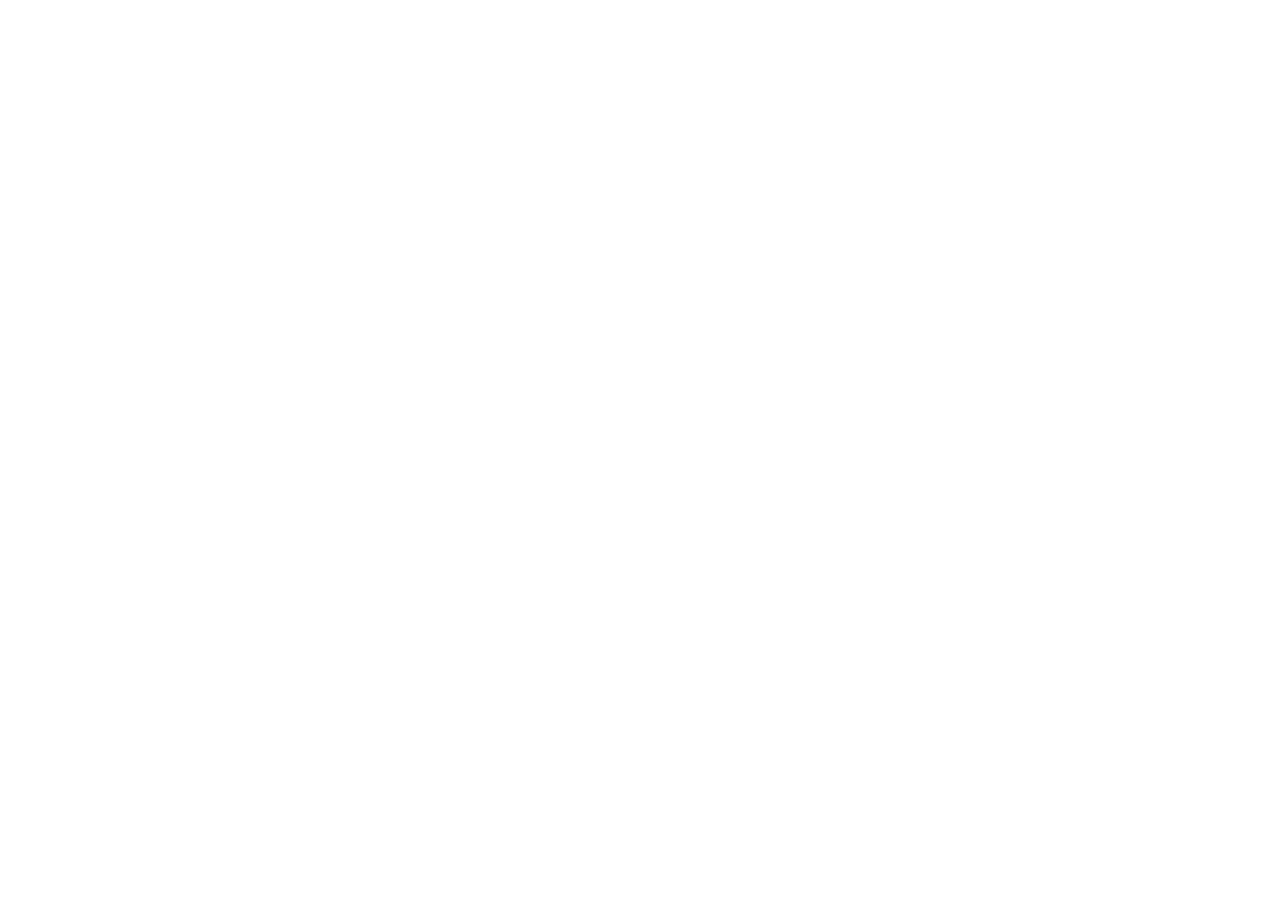
==== index.html @ 44d18ca8 "+ Add index.html as the main HTML structure for the project" ====
<!DOCTYPE html>
<html lang="en">

    <head>
        <meta charset="UTF-8">
        <meta http-equiv="X-UA-Compatible" content="IE=edge">
        <meta name="viewport" content="width=device-width, initial-scale=1.0">
        <title>Tech2etc Ecommerce Tutorial</title>
        <link rel="stylesheet" href="https://pro.fontawesome.com/releases/v5.10.0/css/all.css" />

        <link rel="stylesheet" href="style.css">
    </head>

    <body>


        <script src="script.js"></script>
    </body>

</html>
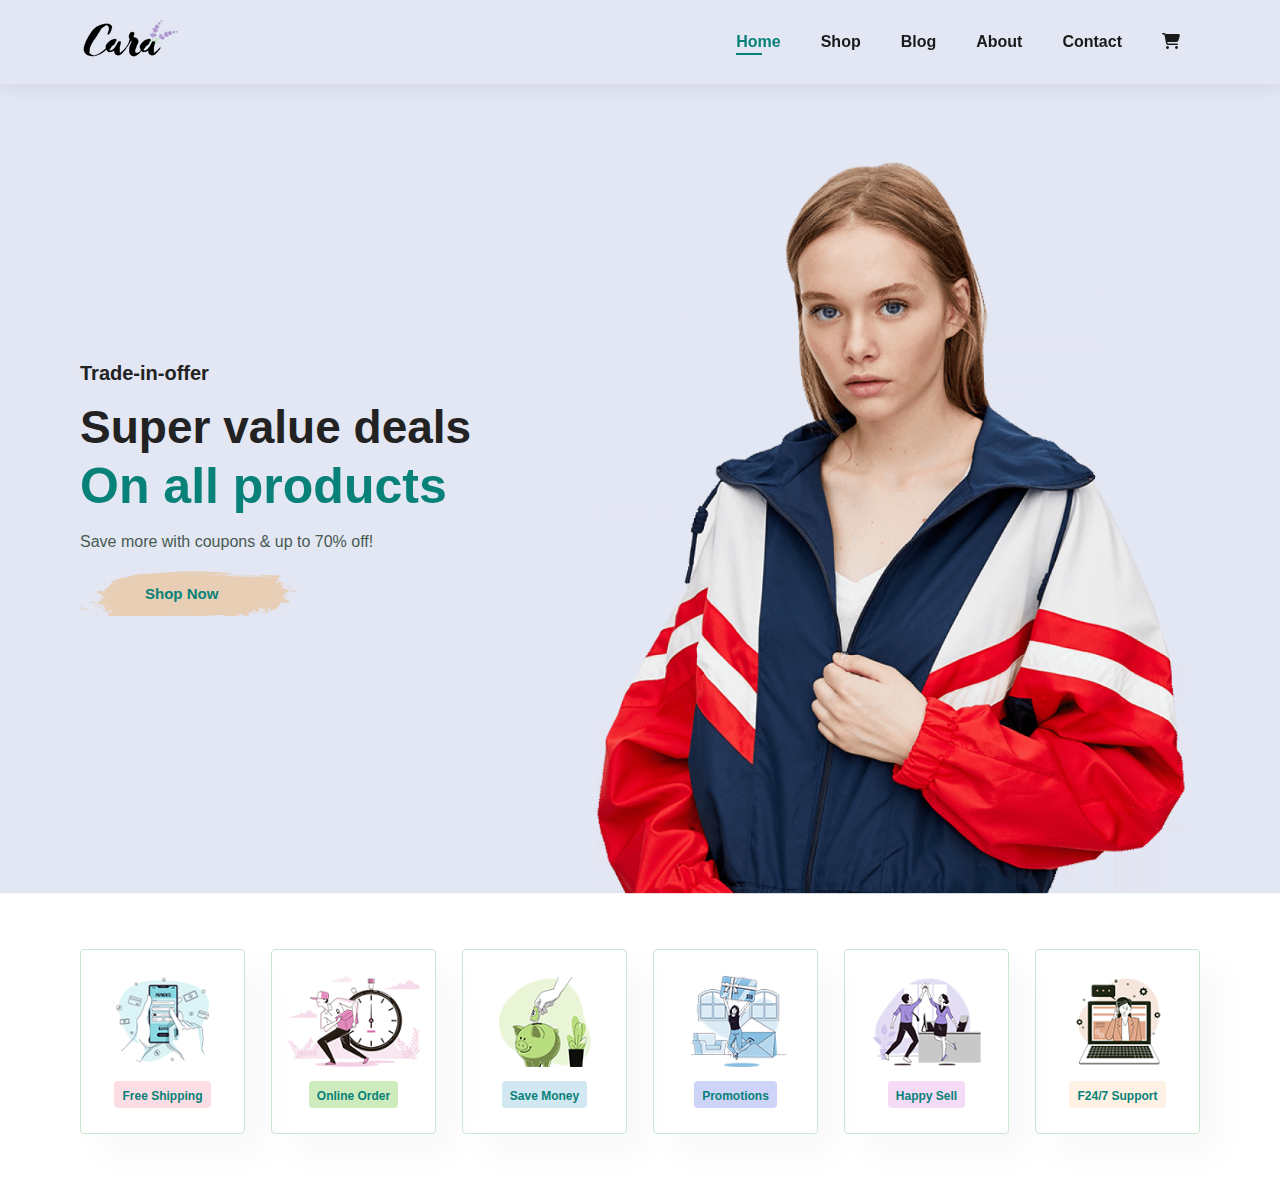
==== commit f50fe291: "+ create home page interface" ====
--- a/index.html
+++ b/index.html
@@ -1,20 +1,68 @@
 <!DOCTYPE html>
 <html lang="en">
 
-    <head>
-        <meta charset="UTF-8">
-        <meta http-equiv="X-UA-Compatible" content="IE=edge">
-        <meta name="viewport" content="width=device-width, initial-scale=1.0">
-        <title>Tech2etc Ecommerce Tutorial</title>
-        <link rel="stylesheet" href="https://pro.fontawesome.com/releases/v5.10.0/css/all.css" />
+<head>
+    <meta charset="UTF-8">
+    <meta http-equiv="X-UA-Compatible" content="IE=edge">
+    <meta name="viewport" content="width=device-width, initial-scale=1.0">
+    <title>FashionHub</title>
+    <link rel="stylesheet" href="https://cdnjs.cloudflare.com/ajax/libs/font-awesome/6.6.0/css/all.min.css" />
+    <link rel="stylesheet" href="./style.css">
+</head>
 
-        <link rel="stylesheet" href="style.css">
-    </head>
+<body>
+    <section id="header">
+        <a href="">
+            <img src="img/logo.png" class="logo" alt="Image">
+            </image>
+            <div>
+                <ul id="navbar">
+                    <li><a class="active" href="index.html">Home</a></li>
+                    <li><a href="shop.html">Shop</a></li>
+                    <li><a href="blog.html">Blog</a></li>
+                    <li><a href="about.html">About</a></li>
+                    <li><a href="contact.html">Contact</a></li>
+                    <li><a href="cart.html"><i class="fa-solid fa-cart-shopping"></i></a></li>
+                </ul>
+            </div>
+        </a>
+    </section>
 
-    <body>
+    <section id="hero">
+        <h4>Trade-in-offer</h4>
+        <h2>Super value deals</h2>
+        <h1>On all products</h1>
+        <p>Save more with coupons & up to 70% off!</p>
+        <button>Shop Now</button>
+    </section>
 
-
-        <script src="script.js"></script>
-    </body>
+    <section id="feature" class="section-p1">
+        <div class="fe-box">
+            <img src="img/features/f1.png" alt="Image">
+            <h6>Free Shipping</h6>
+        </div>
+        <div class="fe-box">
+            <img src="img/features/f2.png" alt="Image">
+            <h6>Online Order</h6>
+        </div>
+        <div class="fe-box">
+            <img src="img/features/f3.png" alt="Image">
+            <h6>Save Money</h6>
+        </div>
+        <div class="fe-box">
+            <img src="img/features/f4.png" alt="Image">
+            <h6>Promotions</h6>
+        </div>
+        <div class="fe-box">
+            <img src="img/features/f5.png" alt="Image">
+            <h6>Happy Sell</h6>
+        </div>
+        <div class="fe-box">
+            <img src="img/features/f6.png" alt="Image">
+            <h6>F24/7 Support</h6>
+        </div>
+    </section>
+    <script src="script.js"></script>
+</body>
 
 </html>--- a/style.css
+++ b/style.css
@@ -0,0 +1,173 @@
+
+* {
+  margin: 0;
+  padding: 0;
+  box-sizing: border-box;
+  font-family: "Spartan", sans-serif;
+}
+
+html {
+  scroll-behavior: smooth;
+}
+
+/* Global Styles */
+
+h1 {
+  font-size: 50px;
+  line-height: 64px;
+  color: #222;
+}
+
+h2 {
+  font-size: 46px;
+  line-height: 54px;
+  color: #222;
+}
+
+h4 {
+  font-size: 20px;
+  color: #222;
+}
+
+h6 {
+  font-weight: 700;
+  font-size: 12px;
+}
+
+p {
+  font-size: 16px;
+  color: #465b52;
+  margin: 15px 0 20px 0;
+}
+
+.section-p1 {
+  padding: 40px 80px;
+}
+
+.section-m1 {
+  margin: 40px 0;
+}
+
+body {
+  width: 100%;
+}
+/* Header */
+#header{
+  display: flex;
+  align-items: center;
+  justify-content: space-between;
+  padding: 20px 80px;
+  background: #E3E6F3;
+  box-shadow: 0 5px 15px rgba(0, 0, 0, 0.06);
+  z-index: 999;
+  position: sticky;
+  top: 0;
+  left: 0;
+}
+#navbar{
+  display: flex;
+  align-items: center;
+  justify-content: center;
+}
+#navbar li{
+  list-style: none;
+  padding: 0 20px;
+  position: relative;
+}
+#navbar li a{
+  text-decoration: none;
+  font-size: 16px;
+  font-weight: 600;
+  color: #1a1a1a;
+  transition: 0.3s ease ;
+}
+#navbar li a:hover,
+#navbar li a.active{
+  color: #088178;
+}
+#navbar li a.active::after{
+  content: "";
+  width: 30%;
+  height: 2px;
+  background: #088178;
+  position: absolute;
+  bottom: -4px;
+  left: 20px;
+}
+
+/* Hero */
+#hero{
+  background-image: url("img/hero4.png");
+  height: 90vh;
+  width: 100%;
+  background-position: top 25% right 0;
+  background-size: cover;
+  padding: 0 80px;
+  display: flex;
+  flex-direction: column;
+  align-items: flex-start;
+  justify-content: center;
+}
+#hero h4{
+  padding-bottom: 15px;
+}
+#hero h1{
+  color: #088178;
+}
+#hero button{
+  background-image: url("img/button.png");
+  background-color:  transparent;
+  color: #088178;border: 0;
+  padding: 14px 80px 14px 65px ;
+  background-repeat: no-repeat;
+  cursor: pointer;
+  font-weight: 700;
+  font-size: 15px;
+}
+
+/* feature */
+#feature{
+  display: flex;
+  align-items: center;
+  justify-content: space-between;
+  flex-wrap: wrap;
+}
+#feature .fe-box{
+  width: 165px;
+  text-align: center;
+  padding: 25px 15px;
+  box-shadow: 20px 20px 34px rgba(0, 0, 0, 0.03);
+  border: 1px solid #cce7d0;
+  border-radius: 4px;
+  margin: 15px 0;
+}
+#feature .fe-box:hover{
+  box-shadow: 10px 10px 54px rgba(70, 62, 221, 0.1);  
+}
+#feature .fe-box img{
+  width: 100%;
+  margin-bottom: 10px;
+}
+#feature .fe-box h6{
+  display: inline-block;
+  padding: 9px 8px 6px 8px;
+  line-height: 1;
+  border-radius: 4px;
+  color: #088178;
+  background-color: #fddde4;
+}
+#feature .fe-box:nth-child(2) h6{
+  background-color: #cdebbc;
+}
+#feature .fe-box:nth-child(3) h6{
+  background-color: #d1e8f2;
+}
+#feature .fe-box:nth-child(4) h6{
+  background-color: #cdd4f8;
+}
+#feature .fe-box:nth-child(5) h6{
+  background-color: #f6dbf6;
+}
+#feature .fe-box:nth-child(6) h6{
+  background-color: #fff2e5;
+}
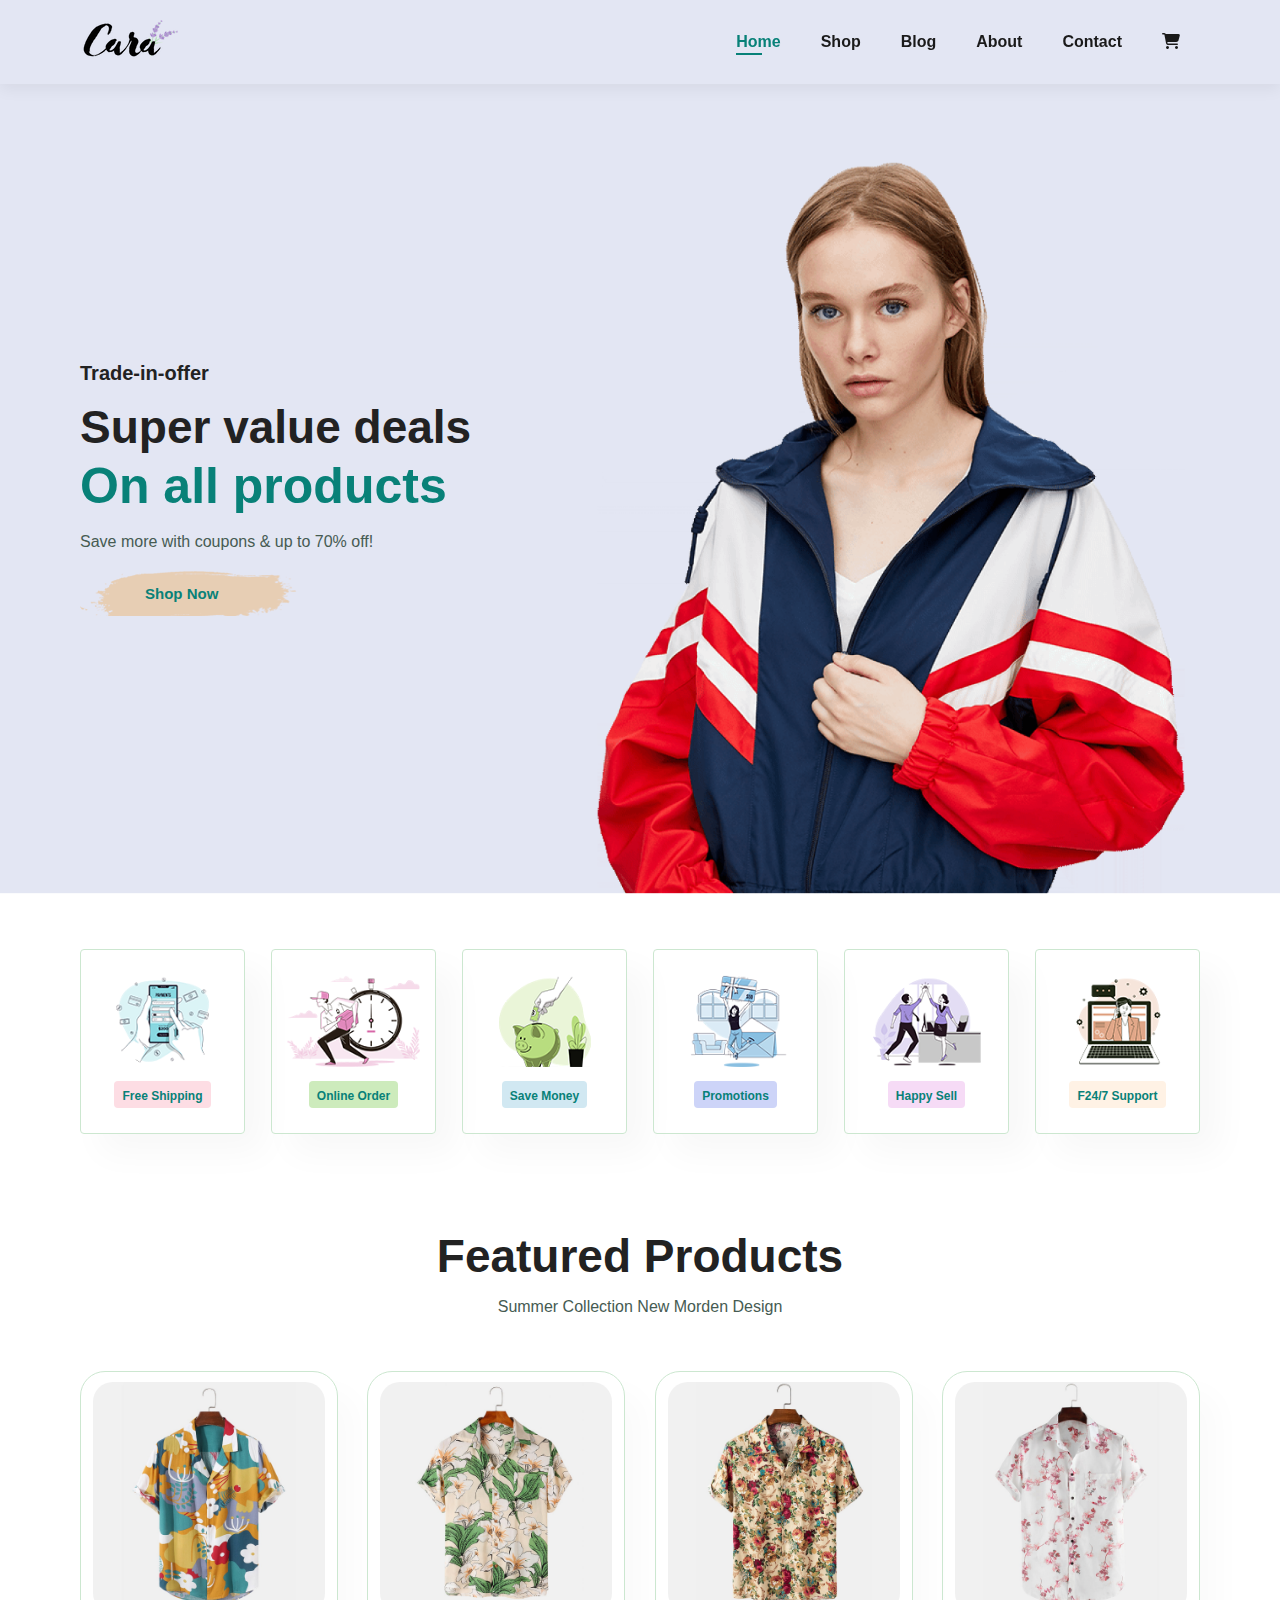
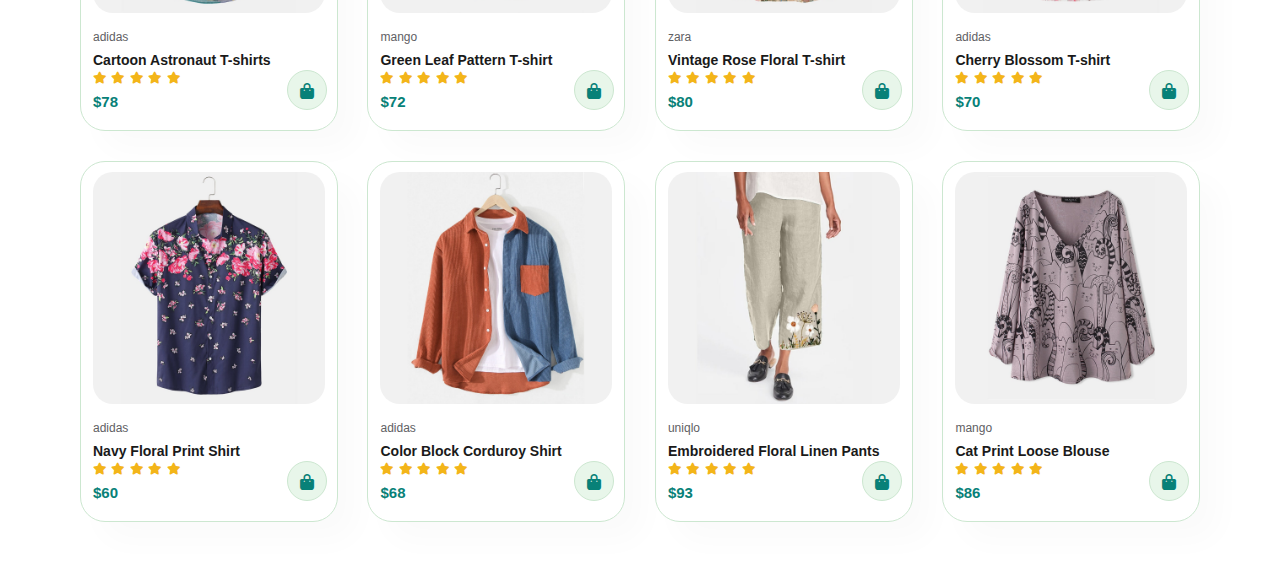
==== commit 437a94b6: "+ update product display interface" ====
--- a/index.html
+++ b/index.html
@@ -62,6 +62,150 @@
             <h6>F24/7 Support</h6>
         </div>
     </section>
+
+    <section id="product1" class="section-p1">
+        <h2>Featured Products</h2>
+        <p>Summer Collection New Morden Design</p>
+        <div class="pro-container">
+            <div class="pro">
+                <img src="img/products/f1.jpg" alt="">
+                <div class="des">
+                    <span>adidas</span>
+                    <h5>Cartoon Astronaut T-shirts</h5>
+                    <div class="star">
+                        <i class="fas fa-star"></i>
+                        <i class="fas fa-star"></i>
+                        <i class="fas fa-star"></i>
+                        <i class="fas fa-star"></i>
+                        <i class="fas fa-star"></i>
+                    </div>
+                    <h4>$78</h4>
+                </div>
+                <a href=""><i class="fa-solid fa-bag-shopping cart"></i></a>
+            </div>
+
+            <div class="pro">
+                <img src="img/products/f2.jpg" alt="">
+                <div class="des">
+                    <span>mango</span>
+                    <h5>Green Leaf Pattern T-shirt</h5>
+                    <div class="star">
+                        <i class="fas fa-star"></i>
+                        <i class="fas fa-star"></i>
+                        <i class="fas fa-star"></i>
+                        <i class="fas fa-star"></i>
+                        <i class="fas fa-star"></i>
+                    </div>
+                    <h4>$72</h4>
+                </div>
+                <a href=""><i class="fa-solid fa-bag-shopping cart"></i></a>
+            </div>
+
+            <div class="pro">
+                <img src="img/products/f3.jpg" alt="">
+                <div class="des">
+                    <span>zara</span>
+                    <h5>Vintage Rose Floral T-shirt</h5>
+                    <div class="star">
+                        <i class="fas fa-star"></i>
+                        <i class="fas fa-star"></i>
+                        <i class="fas fa-star"></i>
+                        <i class="fas fa-star"></i>
+                        <i class="fas fa-star"></i>
+                    </div>
+                    <h4>$80</h4>
+                </div>
+                <a href=""><i class="fa-solid fa-bag-shopping cart"></i></a>
+            </div>
+
+            <div class="pro">
+                <img src="img/products/f4.jpg" alt="">
+                <div class="des">
+                    <span>adidas</span>
+                    <h5>Cherry Blossom T-shirt</h5>
+                    <div class="star">
+                        <i class="fas fa-star"></i>
+                        <i class="fas fa-star"></i>
+                        <i class="fas fa-star"></i>
+                        <i class="fas fa-star"></i>
+                        <i class="fas fa-star"></i>
+                    </div>
+                    <h4>$70</h4>
+                </div>
+                <a href=""><i class="fa-solid fa-bag-shopping cart"></i></a>
+            </div>
+
+            <div class="pro">
+                <img src="img/products/f5.jpg" alt="">
+                <div class="des">
+                    <span>adidas</span>
+                    <h5>Navy Floral Print Shirt</h5>
+                    <div class="star">
+                        <i class="fas fa-star"></i>
+                        <i class="fas fa-star"></i>
+                        <i class="fas fa-star"></i>
+                        <i class="fas fa-star"></i>
+                        <i class="fas fa-star"></i>
+                    </div>
+                    <h4>$60</h4>
+                </div>
+                <a href=""><i class="fa-solid fa-bag-shopping cart"></i></a>
+            </div>
+
+            <div class="pro">
+                <img src="img/products/f6.jpg" alt="">
+                <div class="des">
+                    <span>adidas</span>
+                    <h5>Color Block Corduroy Shirt</h5>
+                    <div class="star">
+                        <i class="fas fa-star"></i>
+                        <i class="fas fa-star"></i>
+                        <i class="fas fa-star"></i>
+                        <i class="fas fa-star"></i>
+                        <i class="fas fa-star"></i>
+                    </div>
+                    <h4>$68</h4>
+                </div>
+                <a href=""><i class="fa-solid fa-bag-shopping cart"></i></a>
+            </div>
+
+            <div class="pro">
+                <img src="img/products/f7.jpg" alt="">
+                <div class="des">
+                    <span>uniqlo</span>
+                    <h5>Embroidered Floral Linen Pants</h5>
+                    <div class="star">
+                        <i class="fas fa-star"></i>
+                        <i class="fas fa-star"></i>
+                        <i class="fas fa-star"></i>
+                        <i class="fas fa-star"></i>
+                        <i class="fas fa-star"></i>
+                    </div>
+                    <h4>$93</h4>
+                </div>
+                <a href=""><i class="fa-solid fa-bag-shopping cart"></i></a>
+            </div>
+
+            <div class="pro">
+                <img src="img/products/f8.jpg" alt="">
+                <div class="des">
+                    <span>mango</span>
+                    <h5>Cat Print Loose Blouse</h5>
+                    <div class="star">
+                        <i class="fas fa-star"></i>
+                        <i class="fas fa-star"></i>
+                        <i class="fas fa-star"></i>
+                        <i class="fas fa-star"></i>
+                        <i class="fas fa-star"></i>
+                    </div>
+                    <h4>$86</h4>
+                </div>
+                <a href=""><i class="fa-solid fa-bag-shopping cart"></i></a>
+            </div>
+        </div>
+    </section>
+
+
     <script src="script.js"></script>
 </body>
 
--- a/style.css
+++ b/style.css
@@ -171,3 +171,68 @@
 #feature .fe-box:nth-child(6) h6{
   background-color: #fff2e5;
 }
+
+/* product */
+#product1{
+  text-align: center;
+}
+#product1 .pro-container{
+  display: flex;
+  justify-content: space-between;
+  padding-top: 20px;
+  flex-wrap: wrap;
+}
+#product1 .pro{
+  width: 23%;
+  min-width: 250px;
+  padding: 10px 12px;
+  border: 1px solid #cce7d0;
+  border-radius: 25px;
+  cursor: pointer;
+  box-shadow: 20px 20px 30px rgba(0, 0, 0, 0.02);
+  margin: 15px 0;
+  position: relative;
+}
+#product1 .pro :hover{
+  box-shadow: 20px 20px 30px rgba(0, 0, 0, 0.06);
+}
+#product1 .pro img{
+  width: 100%;
+  border-radius: 20px;
+}
+#product1 .pro .des{
+  text-align: start;
+  padding: 10px 0;
+}
+#product1 .pro .des span{
+  color: #606063;
+  font-size: 12px;
+}
+#product1 .pro .des h5{
+  padding-top: 7px;
+  color: #1a1a1a;
+  font-size: 14px;
+}
+#product1 .pro .des i{
+  font-size: 12px;
+  color: rgb(243, 181, 25);
+}
+#product1 .pro .des h4{
+  padding-top: 7px;
+  font-size: 15px;
+  font-weight: 700;
+  color: #088178;
+}
+#product1 .pro .cart {
+  width: 40px;
+  height: 40px;
+  line-height: 40px;
+  border-radius: 50px;
+  background-color: #e8f6ea;
+  font-weight: 501;
+  color: #088178;
+  border: 1px solid #cce7d0;
+  position: absolute;
+  bottom: 20px;
+  right: 10px;
+}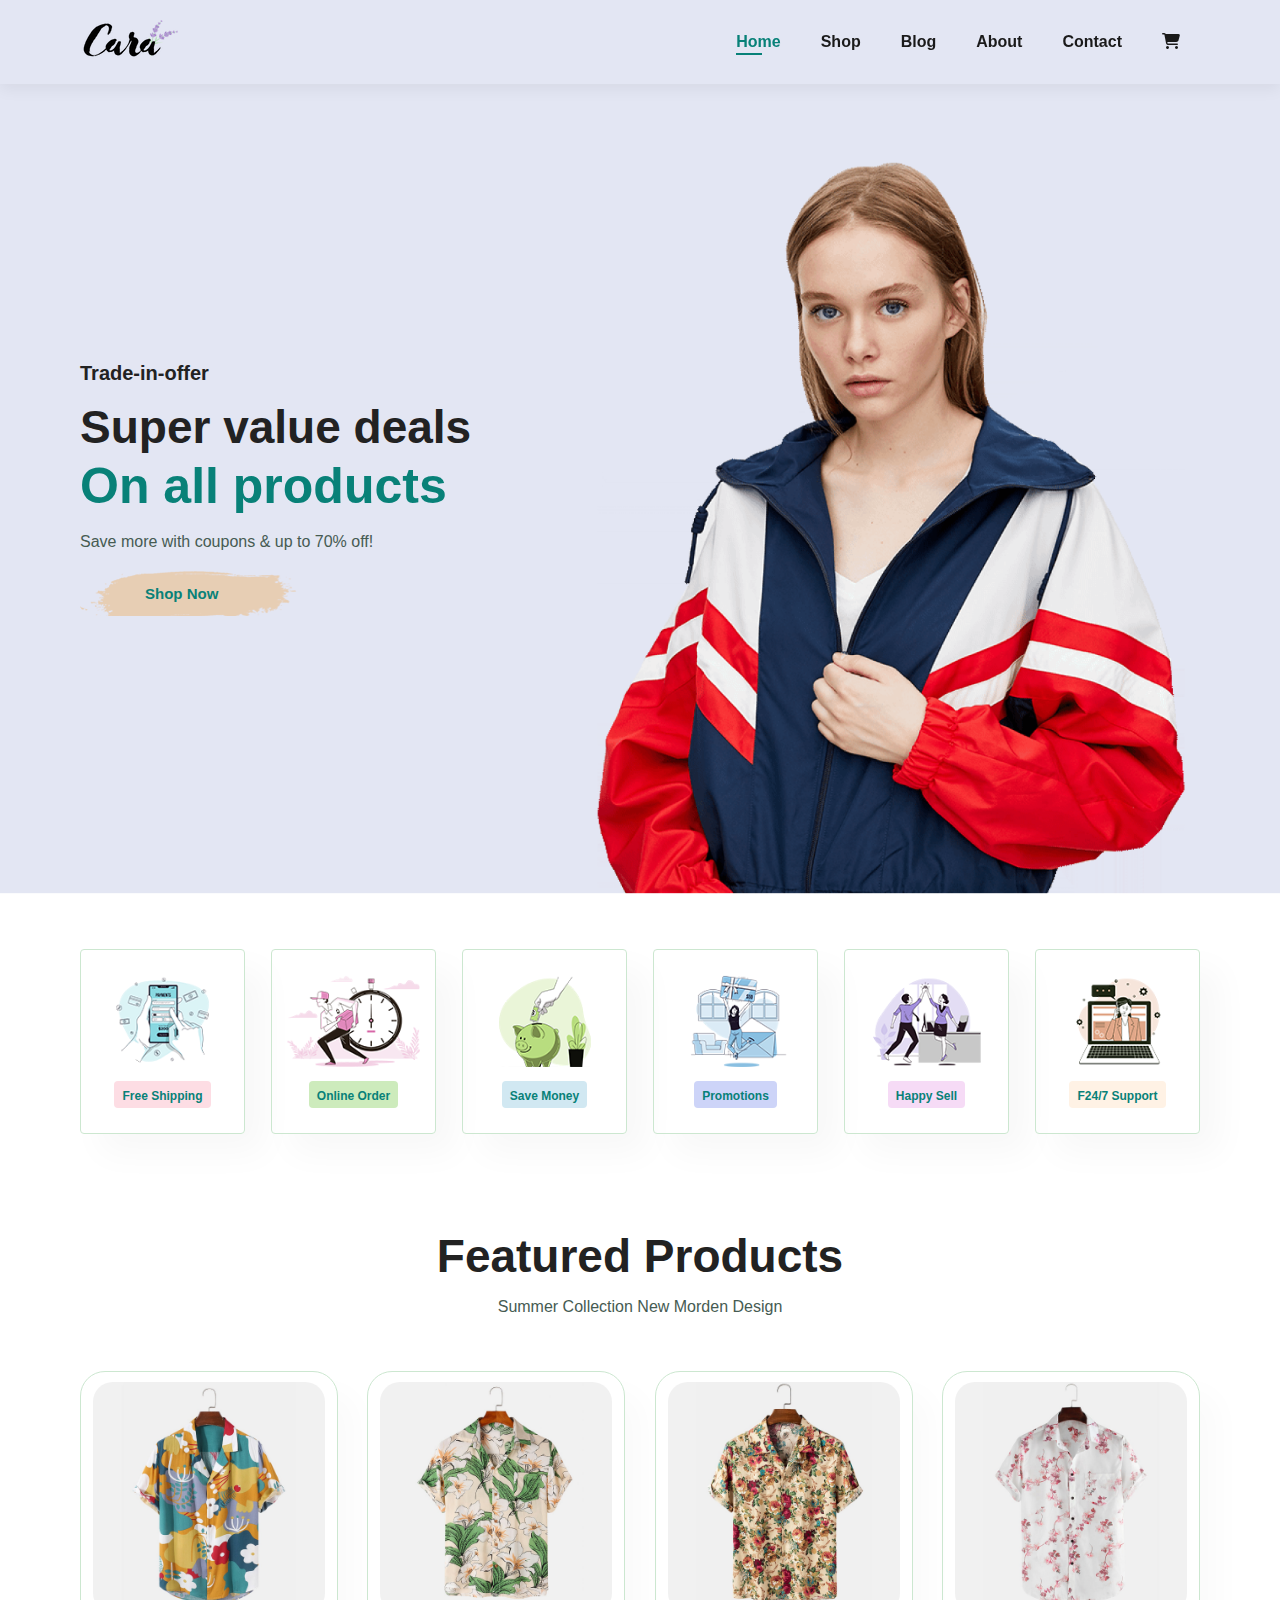
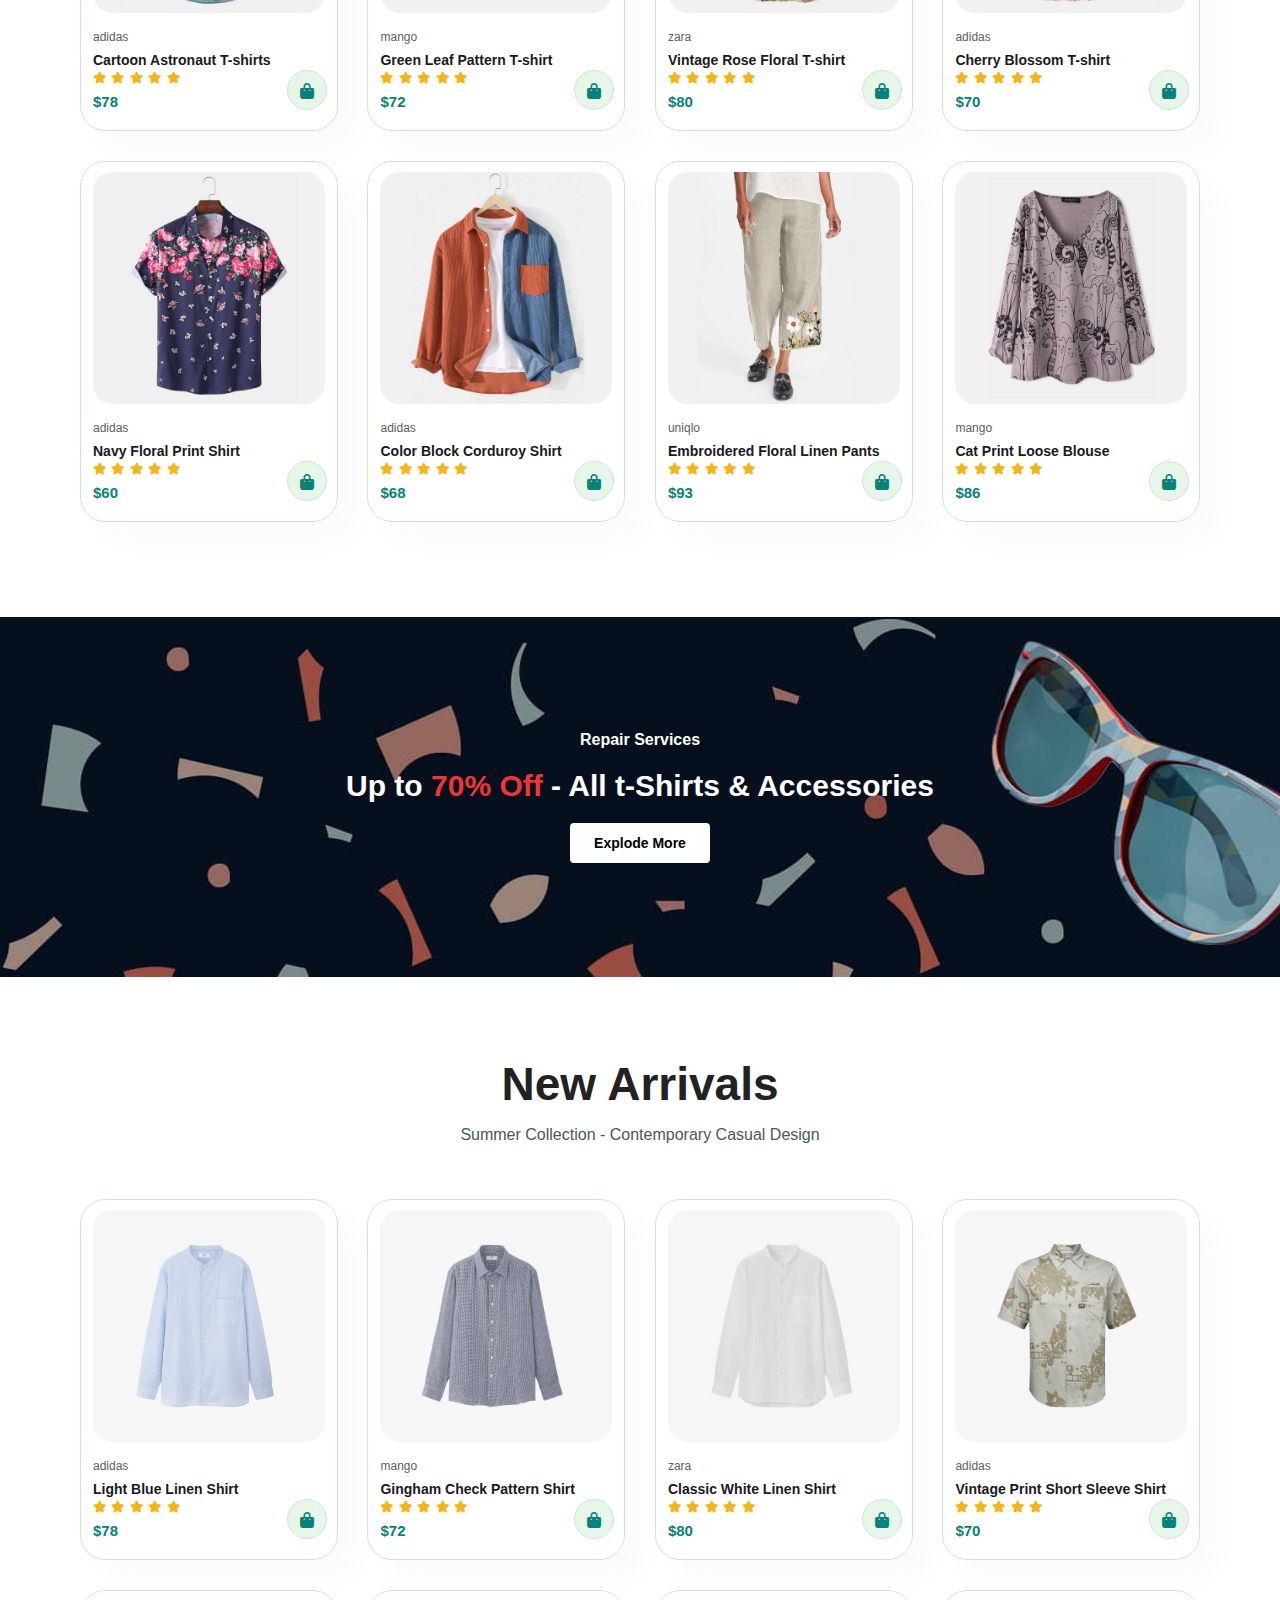
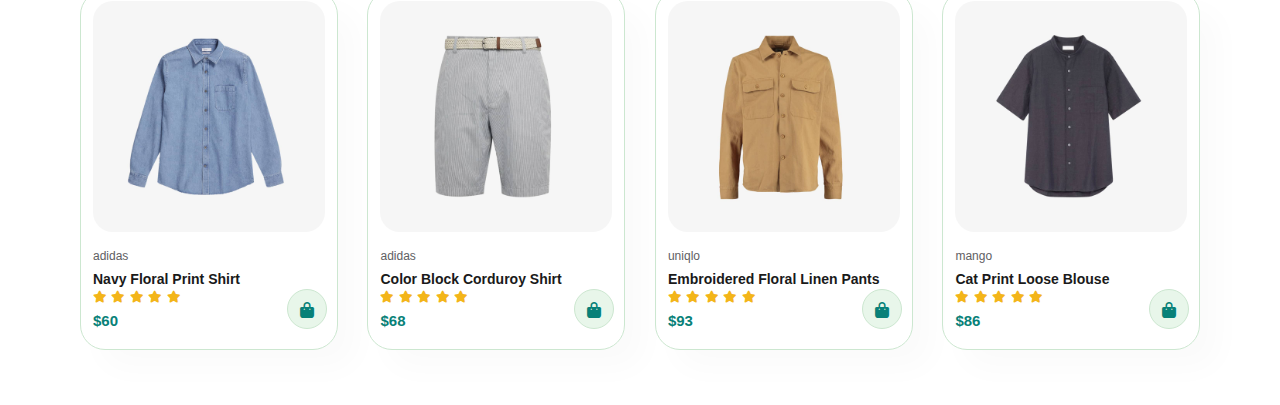
==== commit 6d5a6d04: "+ update product display interface" ====
--- a/index.html
+++ b/index.html
@@ -205,6 +205,153 @@
         </div>
     </section>
 
+    <section id="banner" class="section-m1">
+        <h4>Repair Services</h4>
+        <h2>Up to <span>70% Off</span> - All t-Shirts & Accessories</h2>
+        <button class="normal">Explode More</button>
+    </section>
+
+    <section id="product1" class="section-p1">
+        <h2>New Arrivals</h2>
+        <p>Summer Collection - Contemporary Casual Design</p>
+        <div class="pro-container">
+            <div class="pro">
+                <img src="img/products/n1.jpg" alt="">
+                <div class="des">
+                    <span>adidas</span>
+                    <h5>Light Blue Linen Shirt</h5>
+                    <div class="star">
+                        <i class="fas fa-star"></i>
+                        <i class="fas fa-star"></i>
+                        <i class="fas fa-star"></i>
+                        <i class="fas fa-star"></i>
+                        <i class="fas fa-star"></i>
+                    </div>
+                    <h4>$78</h4>
+                </div>
+                <a href=""><i class="fa-solid fa-bag-shopping cart"></i></a>
+            </div>
+
+            <div class="pro">
+                <img src="img/products/n2.jpg" alt="">
+                <div class="des">
+                    <span>mango</span>
+                    <h5>Gingham Check Pattern Shirt</h5>
+                    <div class="star">
+                        <i class="fas fa-star"></i>
+                        <i class="fas fa-star"></i>
+                        <i class="fas fa-star"></i>
+                        <i class="fas fa-star"></i>
+                        <i class="fas fa-star"></i>
+                    </div>
+                    <h4>$72</h4>
+                </div>
+                <a href=""><i class="fa-solid fa-bag-shopping cart"></i></a>
+            </div>
+
+            <div class="pro">
+                <img src="img/products/n3.jpg" alt="">
+                <div class="des">
+                    <span>zara</span>
+                    <h5>Classic White Linen Shirt</h5>
+                    <div class="star">
+                        <i class="fas fa-star"></i>
+                        <i class="fas fa-star"></i>
+                        <i class="fas fa-star"></i>
+                        <i class="fas fa-star"></i>
+                        <i class="fas fa-star"></i>
+                    </div>
+                    <h4>$80</h4>
+                </div>
+                <a href=""><i class="fa-solid fa-bag-shopping cart"></i></a>
+            </div>
+
+            <div class="pro">
+                <img src="img/products/n4.jpg" alt="">
+                <div class="des">
+                    <span>adidas</span>
+                    <h5>Vintage Print Short Sleeve Shirt</h5>
+                    <div class="star">
+                        <i class="fas fa-star"></i>
+                        <i class="fas fa-star"></i>
+                        <i class="fas fa-star"></i>
+                        <i class="fas fa-star"></i>
+                        <i class="fas fa-star"></i>
+                    </div>
+                    <h4>$70</h4>
+                </div>
+                <a href=""><i class="fa-solid fa-bag-shopping cart"></i></a>
+            </div>
+
+            <div class="pro">
+                <img src="img/products/n5.jpg" alt="">
+                <div class="des">
+                    <span>adidas</span>
+                    <h5>Navy Floral Print Shirt</h5>
+                    <div class="star">
+                        <i class="fas fa-star"></i>
+                        <i class="fas fa-star"></i>
+                        <i class="fas fa-star"></i>
+                        <i class="fas fa-star"></i>
+                        <i class="fas fa-star"></i>
+                    </div>
+                    <h4>$60</h4>
+                </div>
+                <a href=""><i class="fa-solid fa-bag-shopping cart"></i></a>
+            </div>
+
+            <div class="pro">
+                <img src="img/products/n6.jpg" alt="">
+                <div class="des">
+                    <span>adidas</span>
+                    <h5>Color Block Corduroy Shirt</h5>
+                    <div class="star">
+                        <i class="fas fa-star"></i>
+                        <i class="fas fa-star"></i>
+                        <i class="fas fa-star"></i>
+                        <i class="fas fa-star"></i>
+                        <i class="fas fa-star"></i>
+                    </div>
+                    <h4>$68</h4>
+                </div>
+                <a href=""><i class="fa-solid fa-bag-shopping cart"></i></a>
+            </div>
+
+            <div class="pro">
+                <img src="img/products/n7.jpg" alt="">
+                <div class="des">
+                    <span>uniqlo</span>
+                    <h5>Embroidered Floral Linen Pants</h5>
+                    <div class="star">
+                        <i class="fas fa-star"></i>
+                        <i class="fas fa-star"></i>
+                        <i class="fas fa-star"></i>
+                        <i class="fas fa-star"></i>
+                        <i class="fas fa-star"></i>
+                    </div>
+                    <h4>$93</h4>
+                </div>
+                <a href=""><i class="fa-solid fa-bag-shopping cart"></i></a>
+            </div>
+
+            <div class="pro">
+                <img src="img/products/n8.jpg" alt="">
+                <div class="des">
+                    <span>mango</span>
+                    <h5>Cat Print Loose Blouse</h5>
+                    <div class="star">
+                        <i class="fas fa-star"></i>
+                        <i class="fas fa-star"></i>
+                        <i class="fas fa-star"></i>
+                        <i class="fas fa-star"></i>
+                        <i class="fas fa-star"></i>
+                    </div>
+                    <h4>$86</h4>
+                </div>
+                <a href=""><i class="fa-solid fa-bag-shopping cart"></i></a>
+            </div>
+        </div>
+    </section>
 
     <script src="script.js"></script>
 </body>
--- a/style.css
+++ b/style.css
@@ -46,6 +46,21 @@
 
 .section-m1 {
   margin: 40px 0;
+}
+
+button.normal{
+  width: 11%;
+  height: 40px;
+  margin: 0 auto;
+  font-size:14px;
+  font-weight:600;
+  color: #000;
+  background-color: #fff;
+  border-radius: 4px;
+  cursor: pointer;
+  border: none;
+  outline: none;
+  transition: 0.2s ;
 }
 
 body {
@@ -235,4 +250,32 @@
   position: absolute;
   bottom: 20px;
   right: 10px;
-}+}
+
+/* banner */
+#banner{
+  display: flex;
+  flex-direction: column;
+  justify-content: center;
+  text-align: center;
+  background-image: url("img/banner/b2.jpg");
+  width: 100%;
+  height: 40vh;
+  background-position: center;
+}
+#banner h4{
+  color: #fff;
+  font-size: 16px;
+}
+#banner h2{
+  color: #fff;
+  font-size: 30px;
+  padding: 10px 0;
+}
+#banner h2 span{
+  color: #ef3636;
+}
+#banner button:hover{
+  background: #088178;
+  color: #fff;
+}
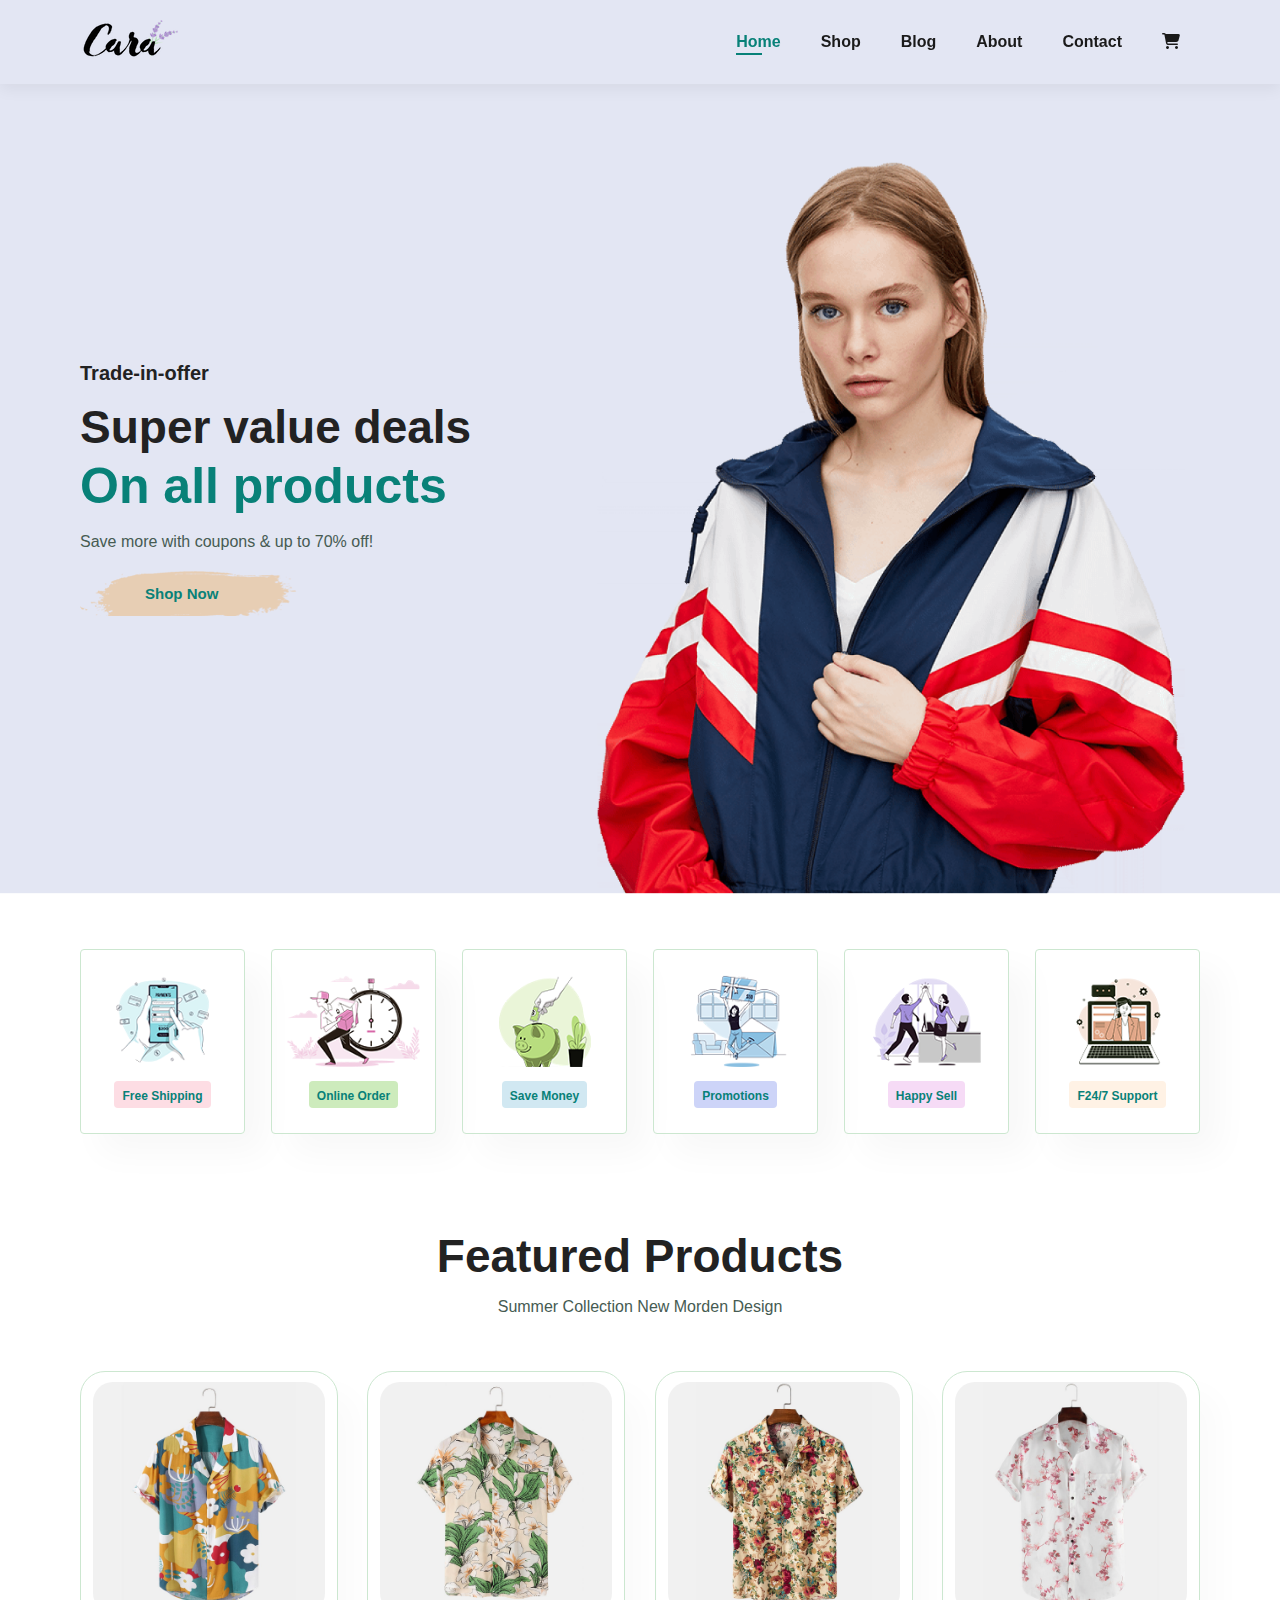
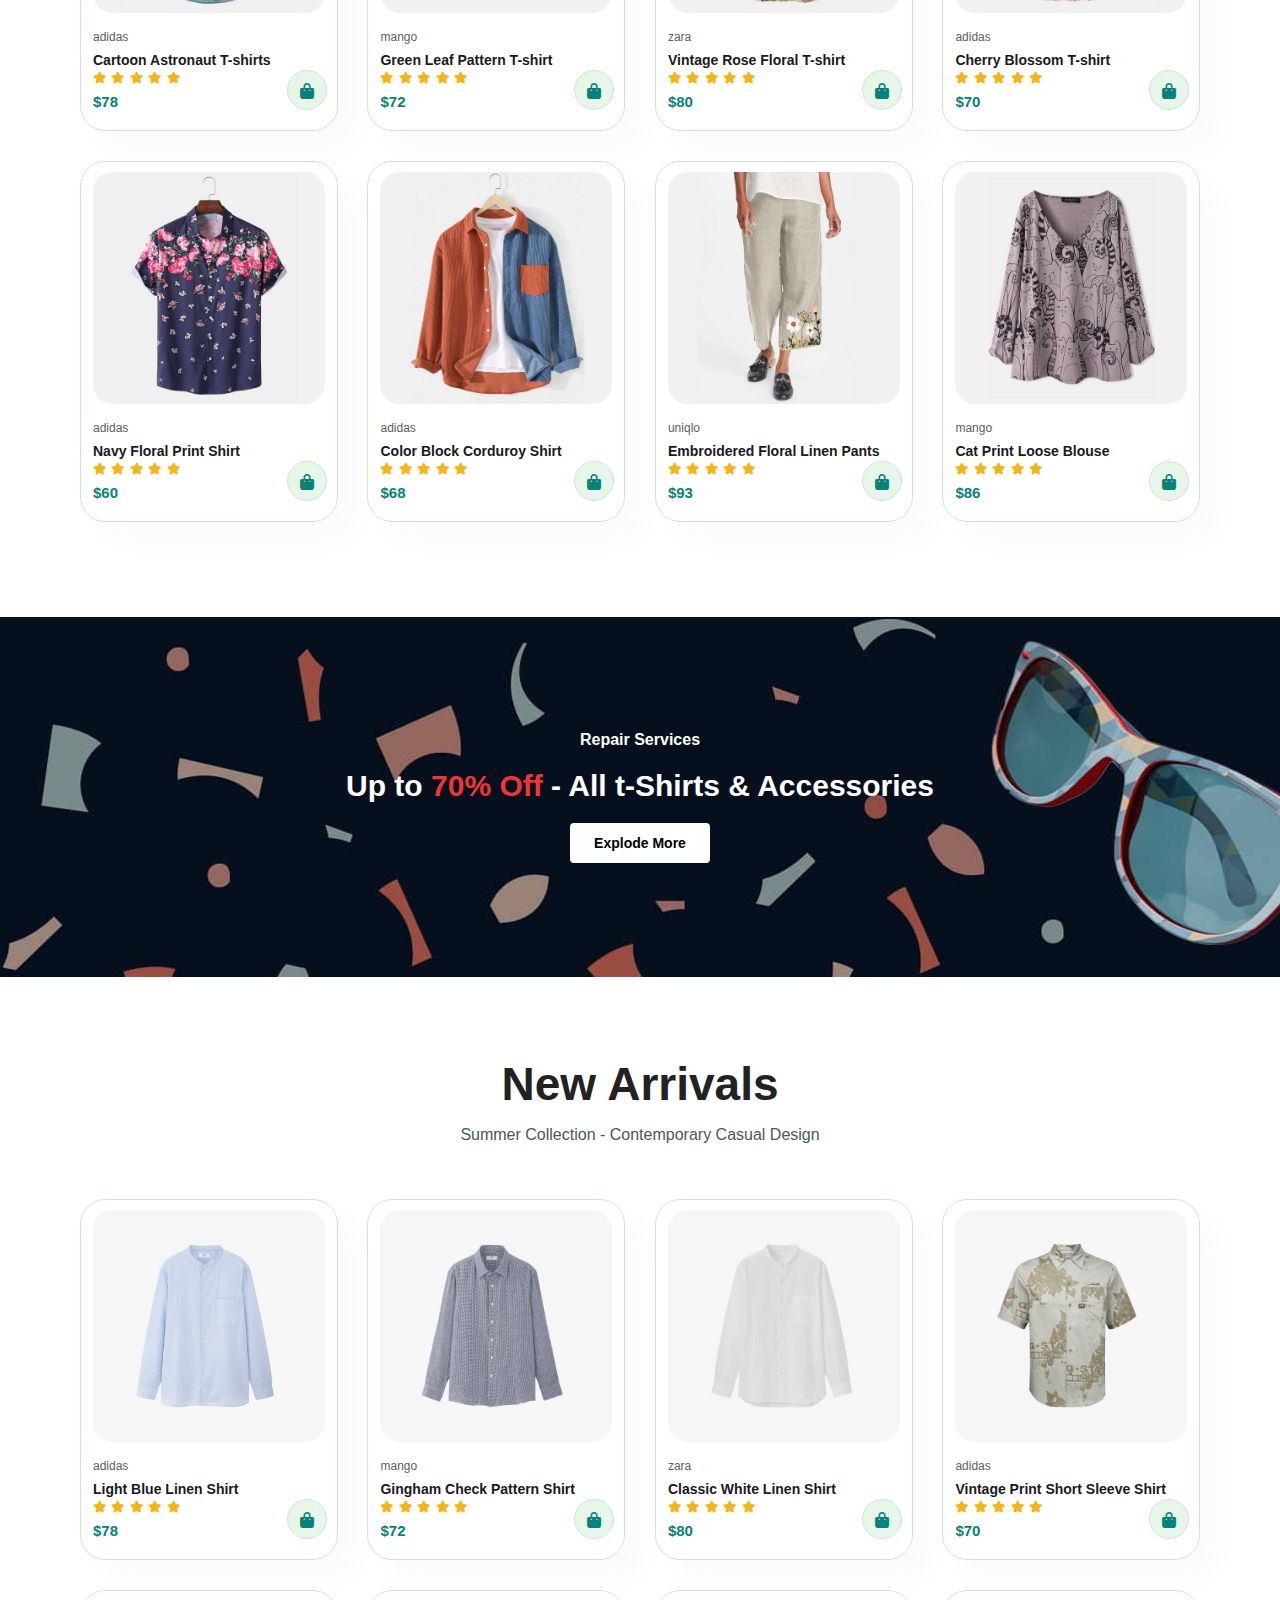
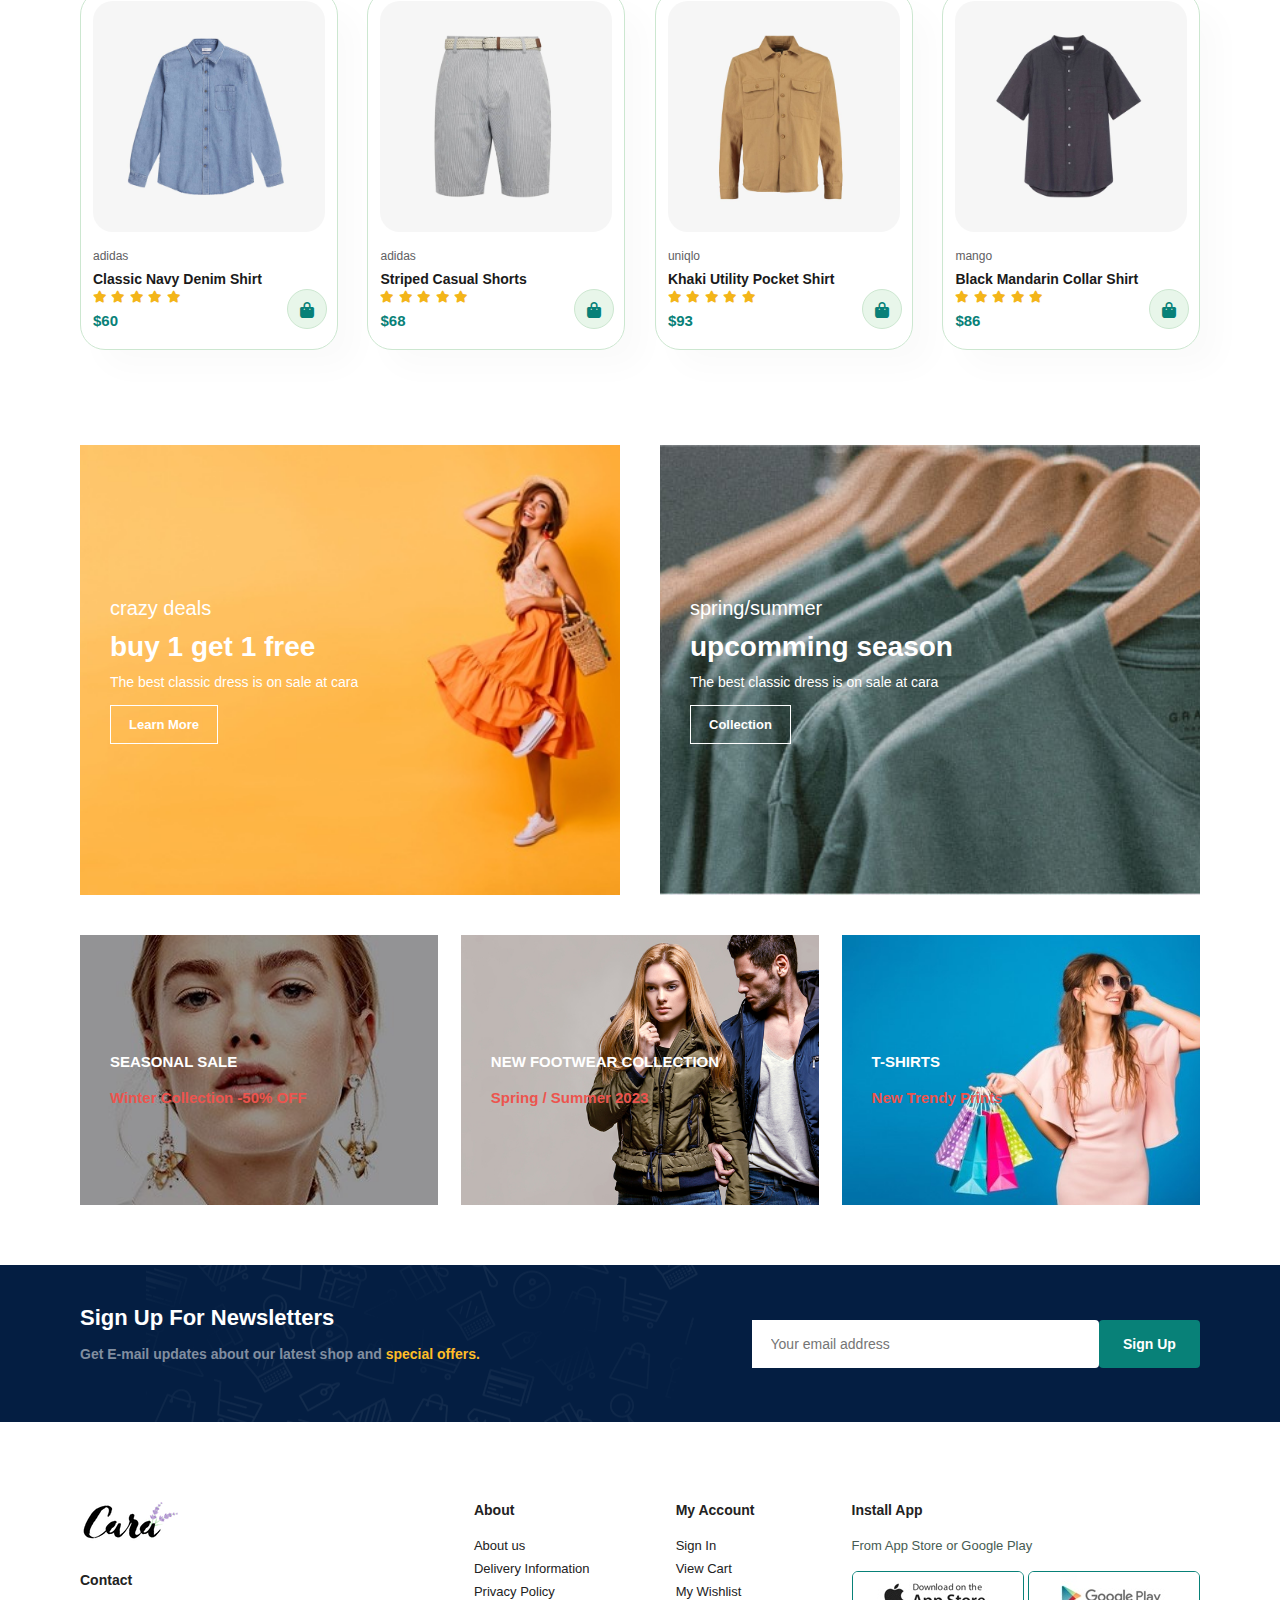
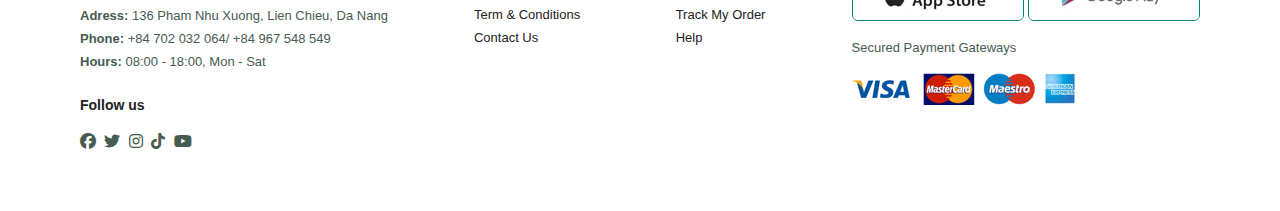
==== commit 39eccf8a: "+ finished updating the homepage interface" ====
--- a/index.html
+++ b/index.html
@@ -15,17 +15,23 @@
         <a href="">
             <img src="img/logo.png" class="logo" alt="Image">
             </image>
-            <div>
-                <ul id="navbar">
-                    <li><a class="active" href="index.html">Home</a></li>
-                    <li><a href="shop.html">Shop</a></li>
-                    <li><a href="blog.html">Blog</a></li>
-                    <li><a href="about.html">About</a></li>
-                    <li><a href="contact.html">Contact</a></li>
-                    <li><a href="cart.html"><i class="fa-solid fa-cart-shopping"></i></a></li>
-                </ul>
-            </div>
         </a>
+        <div>
+            <ul id="navbar">
+                <li><a class="active" href="index.html">Home</a></li>
+                <li><a href="shop.html">Shop</a></li>
+                <li><a href="blog.html">Blog</a></li>
+                <li><a href="about.html">About</a></li>
+                <li><a href="contact.html">Contact</a></li>
+                <li id="lg-bag"><a href="cart.html"><i class="fa-solid fa-cart-shopping"></i></a></li>
+                <a href="" id="close"><i class="fa-solid fa-xmark"></i></a>
+            </ul>
+        </div>
+        <div id="mobile">
+            <a href=""><i class="fa-solid fa-cart-shopping"></i></a>
+            <i id="bar" class="fas fa-outdent"></i>
+            </ul>
+        </div>
     </section>
 
     <section id="hero">
@@ -287,7 +293,7 @@
                 <img src="img/products/n5.jpg" alt="">
                 <div class="des">
                     <span>adidas</span>
-                    <h5>Navy Floral Print Shirt</h5>
+                    <h5>Classic Navy Denim Shirt</h5>
                     <div class="star">
                         <i class="fas fa-star"></i>
                         <i class="fas fa-star"></i>
@@ -304,7 +310,7 @@
                 <img src="img/products/n6.jpg" alt="">
                 <div class="des">
                     <span>adidas</span>
-                    <h5>Color Block Corduroy Shirt</h5>
+                    <h5>Striped Casual Shorts</h5>
                     <div class="star">
                         <i class="fas fa-star"></i>
                         <i class="fas fa-star"></i>
@@ -321,7 +327,7 @@
                 <img src="img/products/n7.jpg" alt="">
                 <div class="des">
                     <span>uniqlo</span>
-                    <h5>Embroidered Floral Linen Pants</h5>
+                    <h5>Khaki Utility Pocket Shirt</h5>
                     <div class="star">
                         <i class="fas fa-star"></i>
                         <i class="fas fa-star"></i>
@@ -338,7 +344,7 @@
                 <img src="img/products/n8.jpg" alt="">
                 <div class="des">
                     <span>mango</span>
-                    <h5>Cat Print Loose Blouse</h5>
+                    <h5>Black Mandarin Collar Shirt</h5>
                     <div class="star">
                         <i class="fas fa-star"></i>
                         <i class="fas fa-star"></i>
@@ -352,6 +358,94 @@
             </div>
         </div>
     </section>
+
+    <section id="sm-banner" class="section-p1">
+        <div class="banner-box">
+            <h4>crazy deals</h4>
+            <h2>buy 1 get 1 free</h2>
+            <span>The best classic dress is on sale at cara</span>
+            <button class="white">Learn More</button>
+        </div>
+        <div class="banner-box banner-box2">
+            <h4>spring/summer</h4>
+            <h2>upcomming season</h2>
+            <span>The best classic dress is on sale at cara</span>
+            <button class="white">Collection</button>
+        </div>
+    </section>
+
+    <section id="banner3">
+        <div class="banner-box ">
+            <h2>SEASONAL SALE</h2>
+            <h3>Winter Collection -50% OFF</h3>
+        </div>
+        <div class="banner-box banner-box2">
+            <h2>NEW FOOTWEAR COLLECTION</h2>
+            <h3>Spring / Summer 2023</h3>
+        </div>
+        <div class="banner-box banner-box3">
+            <h2>T-SHIRTS</h2>
+            <h3>New Trendy Prints</h3>
+        </div>
+    </section>
+
+    <section id="newsletter" class="section-p1 section-m1">
+        <div class="newstext">
+            <h4>Sign Up For Newsletters</h4>
+            <p>Get E-mail updates about our latest shop and <span>special offers.</span></p>
+        </div>
+        <div class="form">
+            <input type="text" placeholder="Your email address">
+            <button class="normal">Sign Up</button>
+        </div>
+    </section>
+
+    <footer class="section-p1">
+        <div class="col">
+            <img class="logo" src="img/logo.png" alt="">
+            <h4>Contact</h4>
+            <p><strong>Adress:</strong> 136 Pham Nhu Xuong, Lien Chieu, Da Nang</p>
+            <p><strong>Phone:</strong> +84 702 032 064/ +84 967 548 549 </p>
+            <p><strong>Hours:</strong> 08:00 - 18:00, Mon - Sat</p>
+            <div class="follow">
+                <h4>Follow us</h4>
+                <div class="icon">
+                    <i class="fa-brands fa-facebook"></i>
+                    <i class="fa-brands fa-twitter"></i>
+                    <i class="fa-brands fa-instagram"></i>
+                    <i class="fa-brands fa-tiktok"></i>
+                    <i class="fa-brands fa-youtube"></i>
+                </div>
+            </div>
+        </div>
+        <div class="col">
+            <h4>About</h4>
+            <a href="">About us</a>
+            <a href="">Delivery Information</a>
+            <a href="">Privacy Policy</a>
+            <a href="">Term & Conditions</a>
+            <a href="">Contact Us</a>
+        </div>
+        <div class="col">
+            <h4>My Account</h4>
+            <a href="">Sign In</a>
+            <a href="">View Cart</a>
+            <a href="">My Wishlist</a>
+            <a href="">Track My Order</a>
+            <a href="">Help</a>
+        </div>
+        <div class="col install">
+            <h4>Install App</h4>
+            <p>From App Store or Google Play</p>
+            <div class="row">
+                <img src="img/pay/app.jpg" alt="">
+                <img src="img/pay/play.jpg" alt="">
+            </div>
+            <p>Secured Payment Gateways</p>
+            <img src="img/pay/pay.png" alt="">
+        </div>
+
+    </footer>
 
     <script src="script.js"></script>
 </body>
--- a/style.css
+++ b/style.css
@@ -10,7 +10,6 @@
   scroll-behavior: smooth;
 }
 
-/* Global Styles */
 
 h1 {
   font-size: 50px;
@@ -62,6 +61,17 @@
   outline: none;
   transition: 0.2s ;
 }
+button.white{
+  font-size:13px;
+  font-weight:600;
+  padding: 11px 18px;
+  color: #fff;
+  background-color: transparent;
+  cursor: pointer;
+  border: 1px solid #fff;
+  outline: none;
+  transition: 0.2s;
+}
 
 body {
   width: 100%;
@@ -108,6 +118,11 @@
   position: absolute;
   bottom: -4px;
   left: 20px;
+}
+
+#mobile{
+  display: none;
+  justify-content: center;
 }
 
 /* Hero */
@@ -279,3 +294,260 @@
   background: #088178;
   color: #fff;
 }
+
+#sm-banner{
+  display: flex;
+  justify-content: space-between;
+  flex-wrap: wrap;
+}
+#sm-banner .banner-box{
+  display: flex;
+  flex-direction: column;
+  justify-content: center;
+  align-items: flex-start;
+  background-image: url("img/banner/b17.jpg");
+  min-width: 540px;
+  height: 50vh;
+  background-size: cover;
+  background-position: center;
+  padding: 30px;
+}
+
+#sm-banner .banner-box2{
+  background-image: url("img/banner/b10.jpg");
+}
+
+#sm-banner h4{
+  color:#fff;
+  font-size: 20px;
+  font-weight: 300;
+}
+#sm-banner h2{
+  color:#fff;
+  font-size: 28px;
+  font-weight: 800;
+}
+#sm-banner span{
+  color:#fff;
+  font-size: 14px;
+  font-weight: 500;
+  padding-bottom: 15px;
+}
+
+#sm-banner .banner-box:hover button{
+  background: #088178;
+  border: 1px solid #088178;
+}
+
+#banner3{
+  display: flex;
+  justify-content: space-between;
+  flex-wrap: wrap;
+  padding: 0 80px;
+}
+  
+#banner3 .banner-box{
+  display: flex;
+  flex-direction: column;
+  justify-content: center;
+  align-items: flex-start;
+  background-image: url("img/banner/b7.jpg");
+  min-width: 32%;
+  height: 30vh;
+  background-size: cover;
+  background-position: center;
+  padding: 30px;
+  margin-bottom: 20px;
+}
+#banner3 .banner-box2{
+  background-image: url("img/banner/b4.jpg");
+}
+
+#banner3 .banner-box3{
+  background-image: url("img/banner/b18.jpg");
+}
+
+#banner3 h2{
+  color: #fff;
+  font-weight: 900;
+  font-size: 15px;
+}
+
+#banner3 h3{
+  color: #ec544e;
+  font-weight: 800;
+  font-size: 15px;
+}
+
+#newsletter{
+  display: flex;
+  justify-content: space-between;
+  flex-wrap: wrap;
+  align-items: center;
+  background-image: url("img/banner/b14.png");
+  background-repeat: no-repeat;
+  background-position: 20% 30%;
+  background-color: #041e42;
+}
+
+#newsletter h4{
+  font-size: 22px;
+  font-weight: 700;
+  color: #fff;
+}
+#newsletter p{
+  font-size: 14px;
+  font-weight: 600;
+  color: #818ea0;
+}
+
+#newsletter p span{
+  color: #ffbd27;
+}
+
+#newsletter .form{
+  display: flex;
+  width: 40%;
+}
+
+#newsletter input{
+  height: 3rem;
+  padding: 0 1.25em;
+  font-size: 14px;
+  width: 100%;
+  border: 1px solid transparent;
+  border-radius: 4px;
+  outline: none;
+  border-top-left-radius: 0;
+  border-bottom-left-radius: 0;
+
+}
+#newsletter button{
+  background-color: #088178;
+  color: #fff;
+  white-space: nowrap;
+  width: 30%;
+  height: auto;
+}
+/* footer */
+footer{
+  display: flex;
+  justify-content: space-between;
+  flex-wrap: wrap;
+}
+
+footer .col{
+  display: flex;
+  flex-direction: column;
+  align-items: flex-start;
+  margin-bottom: 20px;
+}
+
+footer .logo{
+  margin-bottom: 30px;
+}
+
+footer h4{
+  font-size: 14px;
+  padding-bottom: 20px;
+}
+
+footer p{
+  font-size: 13px;
+  margin: 0 0 8px 0;
+}
+
+footer a{
+  font-size: 13px;
+  text-decoration: none;
+  color: #222;
+  margin: 0 0 8px 0;
+}
+
+footer .follow{
+  margin-top: 20px;
+}
+
+footer .follow i{
+  color: #465b52;
+  padding-right: 4px;
+  cursor: pointer;
+}
+
+footer .install .row img{
+  border: 1px solid #088178;
+  border-radius: 6px;
+}
+
+footer .install img{
+  margin: 10px 0 15px 0;
+}
+
+footer .follow i:hover,
+footer a:hover{
+  color: #088178;
+}
+
+#close{
+  display: none;
+}
+
+@media (max-width:799px){
+  #navbar{
+    display: flex;
+    flex-direction: column;
+    align-items: flex-start;
+    justify-content: flex-start;
+    position: fixed;
+    top: 0;
+    right: -300px;
+    height: 100vh;
+    width: 300px;
+    background-color: #E3E6F3;
+    box-shadow: 0 40px 60px rgba(0, 0, 0, 0.1);
+    padding: 80px 0 0 10px;
+    transition: 0.3s;
+  }
+  #navbar.active{
+    right: 0px;
+  }
+  
+  #navbar li{
+    margin-bottom: 25px;
+  }
+
+  #mobile{
+    display: flex;
+    justify-content: center;
+  }
+  
+  #mobile i{
+    color: #1a1a1a;
+    font-size: 24px;
+    padding-left: 20px;
+  }
+
+  #close{
+    display: initial;
+    position: absolute;
+    top: 30px;
+    left: 30px;
+    color: #222;
+    font-size: 24px;
+  }
+
+  #lg-bag{
+    display: none;
+  }
+
+  #hero {
+    height: 70vh;
+    padding: 0 80px;
+    background-position: top 30% right 30%;
+  }
+  #feature{
+    justify-content: center;
+  }
+  
+}
+
